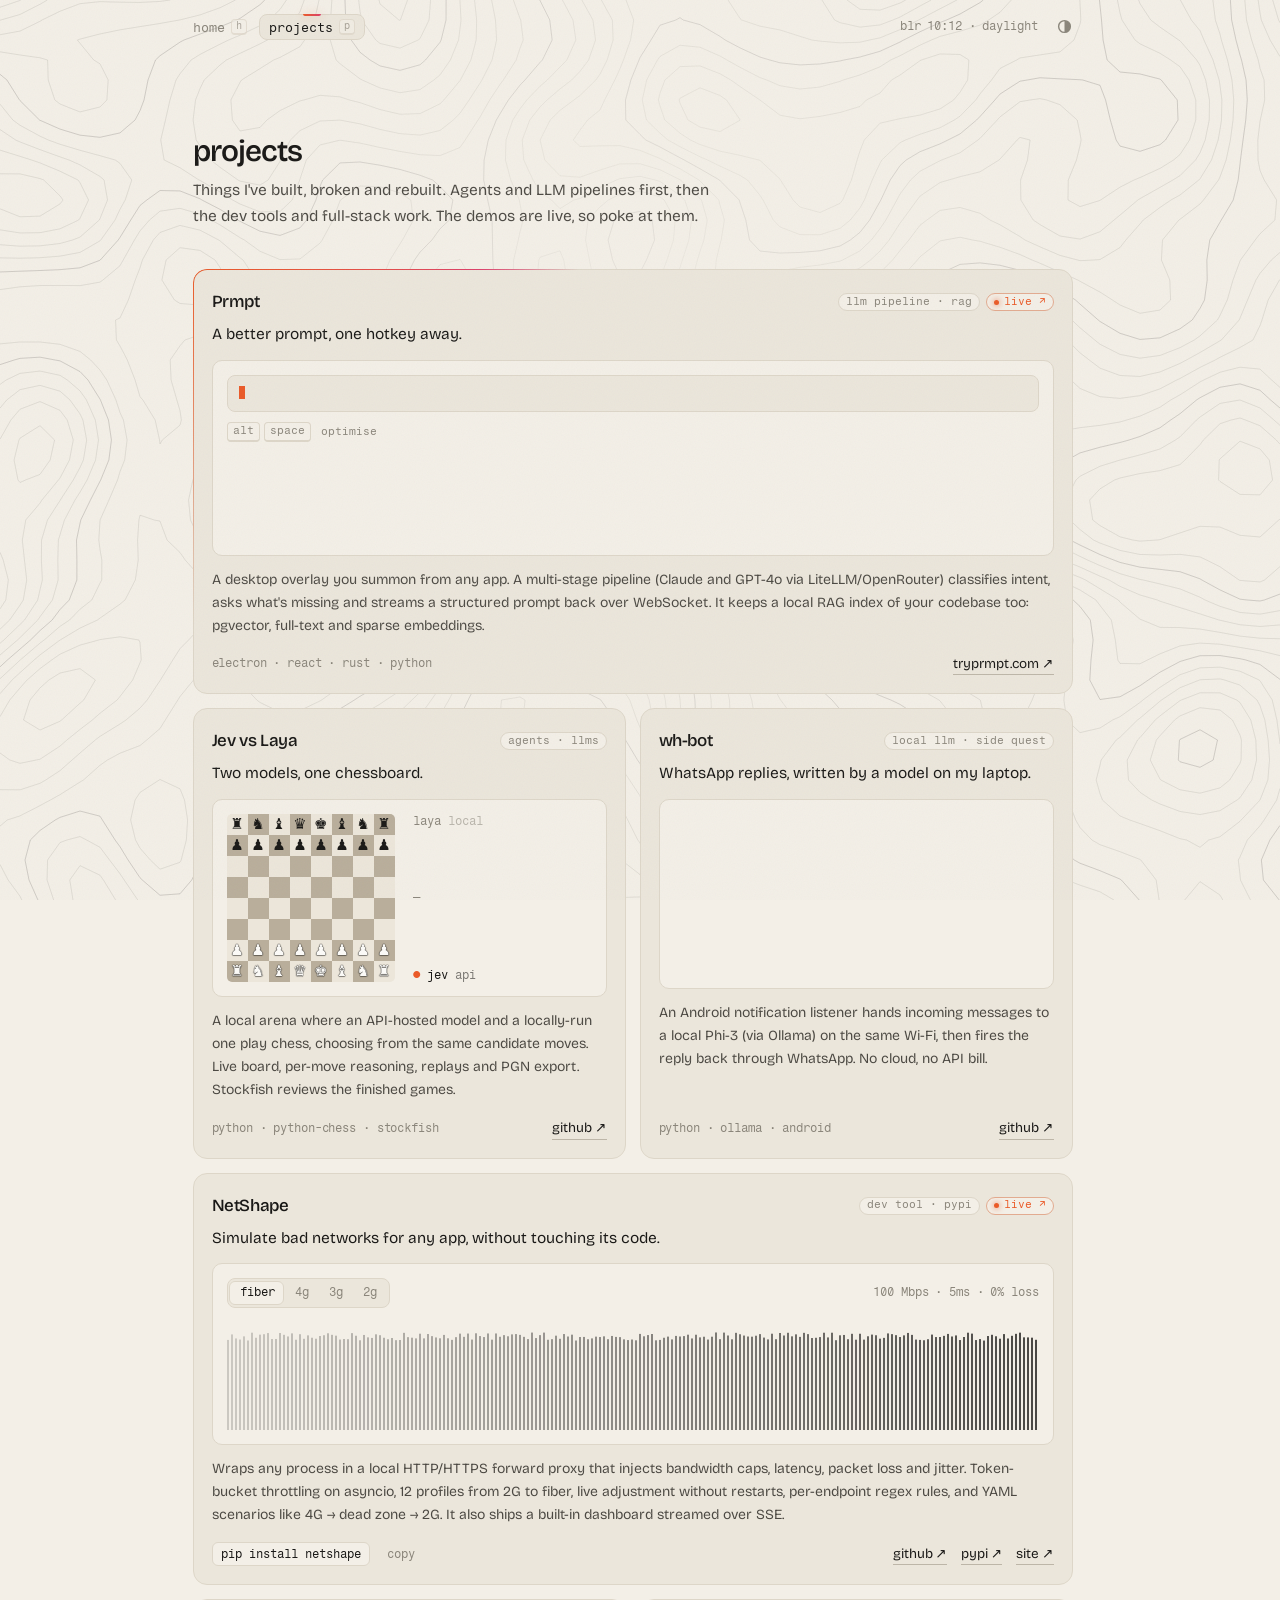
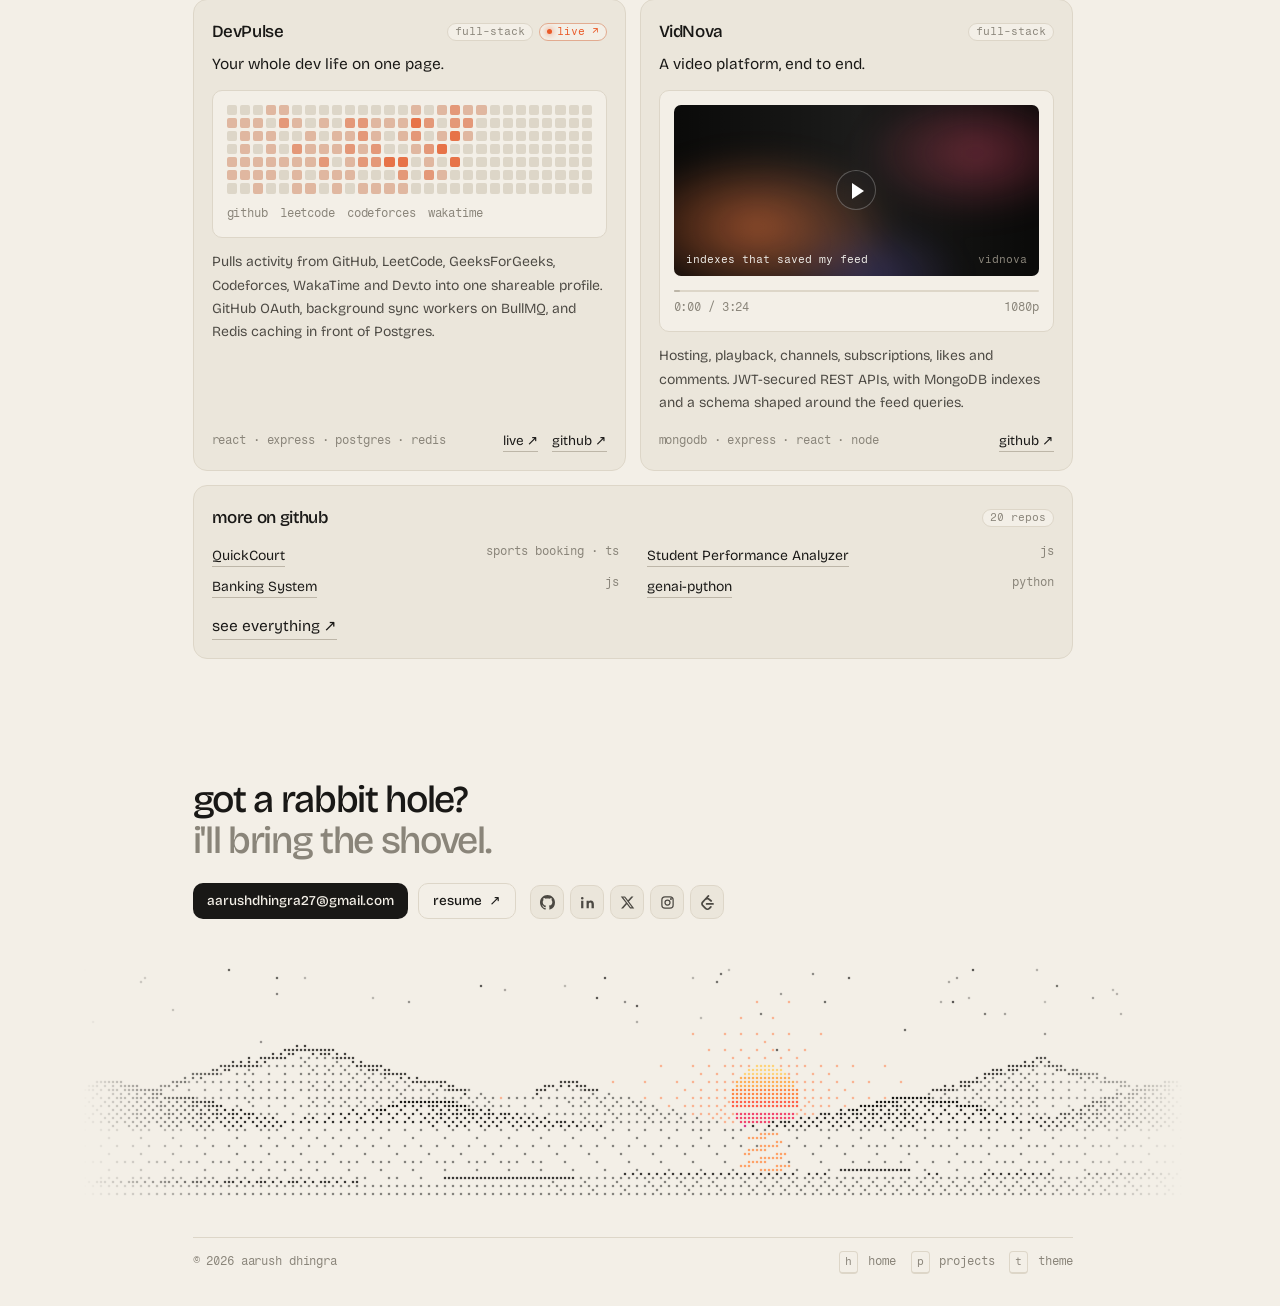
==== projects/index.html @ e61ceb3c "add projects page" ====
<!doctype html>
<html lang="en">
<head>
  <meta charset="utf-8" />
  <meta name="viewport" content="width=device-width, initial-scale=1" />
  <title>Projects · Aarush Dhingra</title>
  <meta name="description" content="Things Aarush Dhingra has built: NetShape, Prmpt, DevPulse, Jev vs Laya, VidNova and more." />
  <meta name="theme-color" content="#f3efe7" media="(prefers-color-scheme: light)" />
  <meta name="theme-color" content="#0b0b0a" media="(prefers-color-scheme: dark)" />
  <link rel="icon" href="/assets/favicon.svg" type="image/svg+xml" />
  <script>
    (function () { try { var t = localStorage.getItem("theme"); if (t === "light" || t === "dark") document.documentElement.dataset.theme = t; } catch (e) {} })();
  </script>
  <link rel="preconnect" href="https://fonts.googleapis.com" />
  <link rel="preconnect" href="https://fonts.gstatic.com" crossorigin />
  <link href="https://fonts.googleapis.com/css2?family=Bricolage+Grotesque:opsz,wght@12..96,300..700&family=Fragment+Mono&display=swap" rel="stylesheet" />
  <link rel="stylesheet" href="/css/style.css" />
</head>
<body class="wide">
  <a class="skip" href="#main">Skip to content</a>
  <canvas id="topo" aria-hidden="true"></canvas>

  <header class="top">
    <nav class="nav" aria-label="Main">
      <a href="/">home <kbd>h</kbd></a>
      <a href="/projects/" aria-current="page">projects <kbd>p</kbd></a>
    </nav>
    <div class="top-right">
      <span class="mono muted" id="clock" aria-label="Local time in Bengaluru"></span>
      <button class="theme" id="theme" type="button" aria-label="Toggle colour theme" title="Toggle theme (t)">
        <svg viewBox="0 0 16 16" width="15" height="15" aria-hidden="true"><circle cx="8" cy="8" r="6.25" fill="none" stroke="currentColor" stroke-width="1.5"/><path d="M8 1.75a6.25 6.25 0 0 1 0 12.5z" fill="currentColor"/></svg>
      </button>
    </div>
  </header>

  <main id="main" class="wide">
    <section class="page-head">
      <h1 class="bw">projects</h1>
      <p class="bw">Things I've built, broken and rebuilt. Agents and LLM pipelines first, then the dev tools and full-stack work. The demos are live, so poke at them.</p>
    </section>

    <section class="bento" data-spot>
      <!-- prmpt -->
      <article class="card spot span2 beam rv" id="prmpt" data-demo="prmpt">
        <span class="beam-ring" aria-hidden="true"></span>
        <div class="card-head"><h3>Prmpt</h3><div class="pills"><span class="pill">llm pipeline · rag</span><a class="pill live" href="https://www.tryprmpt.com/" target="_blank" rel="noopener">live ↗</a></div></div>
        <p class="tag">A better prompt, one hotkey away.</p>
        <div class="demo demo-prmpt" aria-hidden="true">
          <div class="pm-in"><span class="pm-caret" id="pm-in"></span></div>
          <div class="pm-keys"><kbd>alt</kbd><kbd>space</kbd><span>optimise</span></div>
          <div class="pm-out" id="pm-out"></div>
        </div>
        <p class="desc">A desktop overlay you summon from any app. A multi-stage pipeline (Claude and GPT-4o via LiteLLM/OpenRouter) classifies intent, asks what's missing and streams a structured prompt back over WebSocket. It keeps a local RAG index of your codebase too: pgvector, full-text and sparse embeddings.</p>
        <div class="meta">
          <span class="mono muted">electron · react · rust · python</span>
          <span class="links"><a class="u" href="https://www.tryprmpt.com/" target="_blank" rel="noopener">tryprmpt.com <span class="arr">↗</span></a></span>
        </div>
      </article>
      <!-- jev vs laya -->
      <article class="card spot rv" id="jev" data-demo="chess">
        <div class="card-head"><h3>Jev vs Laya</h3><div class="pills"><span class="pill">agents · llms</span></div></div>
        <p class="tag">Two models, one chessboard.</p>
        <div class="demo demo-chess" aria-hidden="true">
          <div class="board" id="board"></div>
          <div class="chess-side">
            <span data-side="b">laya <i>local</i></span>
            <span id="chess-move">—</span>
            <span data-side="w">jev <i>api</i></span>
          </div>
        </div>
        <p class="desc">A local arena where an API-hosted model and a locally-run one play chess, choosing from the same candidate moves. Live board, per-move reasoning, replays and PGN export. Stockfish reviews the finished games.</p>
        <div class="meta">
          <span class="mono muted">python · python-chess · stockfish</span>
          <span class="links"><a class="u" href="https://github.com/aarush-dhingra/Jev-vs-Laya" target="_blank" rel="noopener">github <span class="arr">↗</span></a></span>
        </div>
      </article>
      <!-- wh-bot -->
      <article class="card spot rv" id="whbot" style="--d:80" data-demo="chat">
        <div class="card-head"><h3>wh-bot</h3><div class="pills"><span class="pill">local llm · side quest</span></div></div>
        <p class="tag">WhatsApp replies, written by a model on my laptop.</p>
        <div class="demo demo-chat" id="chat" aria-hidden="true"></div>
        <p class="desc">An Android notification listener hands incoming messages to a local Phi-3 (via Ollama) on the same Wi-Fi, then fires the reply back through WhatsApp. No cloud, no API bill.</p>
        <div class="meta">
          <span class="mono muted">python · ollama · android</span>
          <span class="links"><a class="u" href="https://github.com/aarush-dhingra/wh-bot" target="_blank" rel="noopener">github <span class="arr">↗</span></a></span>
        </div>
      </article>
      <!-- netshape -->
      <article class="card spot span2 rv" id="netshape" data-demo="netshape">
        <div class="card-head">
          <h3>NetShape</h3>
          <div class="pills"><span class="pill">dev tool · pypi</span><a class="pill live" href="https://netshape.vercel.app/" target="_blank" rel="noopener">live ↗</a></div>
        </div>
        <p class="tag">Simulate bad networks for any app, without touching its code.</p>
        <div class="demo demo-net">
          <div class="net-top">
            <div class="net-profiles" role="radiogroup" aria-label="Network profile">
              <button type="button" role="radio" aria-checked="true" data-p="fiber">fiber</button>
              <button type="button" role="radio" aria-checked="false" data-p="4g">4g</button>
              <button type="button" role="radio" aria-checked="false" data-p="3g">3g</button>
              <button type="button" role="radio" aria-checked="false" data-p="2g">2g</button>
            </div>
            <span class="mono muted" id="net-read" aria-live="polite"></span>
          </div>
          <canvas id="net-canvas" aria-hidden="true"></canvas>
        </div>
        <p class="desc">Wraps any process in a local HTTP/HTTPS forward proxy that injects bandwidth caps, latency, packet loss and jitter. Token-bucket throttling on asyncio, 12 profiles from 2G to fiber, live adjustment without restarts, per-endpoint regex rules, and YAML scenarios like 4G → dead zone → 2G. It also ships a built-in dashboard streamed over SSE.</p>
        <div class="meta">
          <span class="cmd"><code>pip install netshape</code><button class="mini" type="button" data-copy="pip install netshape"><span>copy</span><span>copied</span></button></span>
          <span class="links">
            <a class="u" href="https://github.com/aarush-dhingra/netshape" target="_blank" rel="noopener">github <span class="arr">↗</span></a>
            <a class="u" href="https://pypi.org/project/netshape/" target="_blank" rel="noopener">pypi <span class="arr">↗</span></a>
            <a class="u" href="https://netshape.vercel.app/" target="_blank" rel="noopener">site <span class="arr">↗</span></a>
          </span>
        </div>
      </article>
      <!-- devpulse -->
      <article class="card spot rv" id="devpulse" data-demo="pulse">
        <div class="card-head"><h3>DevPulse</h3><div class="pills"><span class="pill">full-stack</span><a class="pill live" href="https://dev-pulse-engineering-dashboard.vercel.app/" target="_blank" rel="noopener">live ↗</a></div></div>
        <p class="tag">Your whole dev life on one page.</p>
        <div class="demo" aria-hidden="true">
          <div class="pulse-grid" id="pulse-grid"></div>
          <div class="pulse-legend mono muted"><span>github</span><span>leetcode</span><span>codeforces</span><span>wakatime</span></div>
        </div>
        <p class="desc">Pulls activity from GitHub, LeetCode, GeeksForGeeks, Codeforces, WakaTime and Dev.to into one shareable profile. GitHub OAuth, background sync workers on BullMQ, and Redis caching in front of Postgres.</p>
        <div class="meta">
          <span class="mono muted">react · express · postgres · redis</span>
          <span class="links">
            <a class="u" href="https://dev-pulse-engineering-dashboard.vercel.app/" target="_blank" rel="noopener">live <span class="arr">↗</span></a>
            <a class="u" href="https://github.com/aarush-dhingra/devPulse" target="_blank" rel="noopener">github <span class="arr">↗</span></a>
          </span>
        </div>
      </article>
      <!-- vidnova -->
      <article class="card spot rv" id="vidnova" data-demo="vid" style="--d:80">
        <div class="card-head"><h3>VidNova</h3><div class="pills"><span class="pill">full-stack</span></div></div>
        <p class="tag">A video platform, end to end.</p>
        <div class="demo demo-vid">
          <div class="vid-screen" id="vid-screen">
            <div class="vid-title" aria-hidden="true"><span>indexes that saved my feed</span><span>vidnova</span></div>
            <button class="vid-play" id="vid-play" type="button" aria-label="Play demo"></button>
          </div>
          <div class="vid-bar" id="vid-bar" aria-hidden="true">
            <div class="vid-buf" id="vid-buf"></div>
            <div class="vid-pos" id="vid-pos"></div>
            <span class="vid-tip mono" id="vid-tip">0:00</span>
          </div>
          <div class="vid-meta mono muted"><span id="vid-time">0:00 / 3:24</span><span>1080p</span></div>
        </div>
        <p class="desc">Hosting, playback, channels, subscriptions, likes and comments. JWT-secured REST APIs, with MongoDB indexes and a schema shaped around the feed queries.</p>
        <div class="meta">
          <span class="mono muted">mongodb · express · react · node</span>
          <span class="links"><a class="u" href="https://github.com/aarush-dhingra/VidNova" target="_blank" rel="noopener">github <span class="arr">↗</span></a></span>
        </div>
      </article>
      <!-- more -->
      <article class="card spot more span2 rv">
        <div class="card-head"><h3>more on github</h3><div class="pills"><span class="pill" id="repo-count">20 repos</span></div></div>
        <ul>
          <li><a class="u" href="https://github.com/aarush-dhingra/QuickCourt" target="_blank" rel="noopener">QuickCourt</a><span>sports booking · ts</span></li>
          <li><a class="u" href="https://github.com/aarush-dhingra/Student_Performace_Analyzer" target="_blank" rel="noopener">Student Performance Analyzer</a><span>js</span></li>
          <li><a class="u" href="https://github.com/aarush-dhingra/banking_system" target="_blank" rel="noopener">Banking System</a><span>js</span></li>
          <li><a class="u" href="https://github.com/aarush-dhingra/genai-python" target="_blank" rel="noopener">genai-python</a><span>python</span></li>
        </ul>
        <div class="langs" id="langs" hidden>
          <div class="lang-bar"></div>
          <div class="lang-key mono muted"></div>
        </div>
        <div class="meta"><a class="u" href="https://github.com/aarush-dhingra?tab=repositories" target="_blank" rel="noopener">see everything <span class="arr">↗</span></a></div>
      </article>
    </section>
  </main>

  <footer class="foot">
    <p class="sign rv">got a rabbit hole? <span>i'll bring the shovel.</span></p>
    <div class="cta rv">
      <button class="btn" type="button" data-copy="aarushdhingra27@gmail.com">
        <span class="swap"><span>aarushdhingra27@gmail.com</span><span>copied to clipboard</span></span>
      </button>
      <a class="btn ghost" href="/assets/aarush-dhingra-resume.pdf" target="_blank" rel="noopener">resume <span class="arr">↗</span></a>
      <div class="dock" aria-label="Elsewhere">
        <a href="https://github.com/aarush-dhingra" target="_blank" rel="noopener" data-tip="github" aria-label="GitHub"><svg viewBox="0 0 16 16" fill="currentColor"><path d="M8 0C3.58 0 0 3.58 0 8c0 3.54 2.29 6.53 5.47 7.59.4.07.55-.17.55-.38 0-.19-.01-.82-.01-1.49-2.01.37-2.53-.49-2.69-.94-.09-.23-.48-.94-.82-1.13-.28-.15-.68-.52-.01-.53.63-.01 1.08.58 1.23.82.72 1.21 1.87.87 2.33.66.07-.52.28-.87.51-1.07-1.78-.2-3.64-.89-3.64-3.95 0-.87.31-1.59.82-2.15-.08-.2-.36-1.02.08-2.12 0 0 .67-.21 2.2.82.64-.18 1.32-.27 2-.27.68 0 1.36.09 2 .27 1.53-1.04 2.2-.82 2.2-.82.44 1.1.16 1.92.08 2.12.51.56.82 1.27.82 2.15 0 3.07-1.87 3.75-3.65 3.95.29.25.54.73.54 1.48 0 1.07-.01 1.93-.01 2.2 0 .21.15.46.55.38A8.013 8.013 0 0016 8c0-4.42-3.58-8-8-8z"/></svg></a>
        <a href="https://www.linkedin.com/in/aarush-dhingra-588719282/" target="_blank" rel="noopener" data-tip="linkedin" aria-label="LinkedIn"><svg viewBox="0 0 16 16" fill="currentColor"><path d="M3.6 6H1.2v8h2.4V6zM2.4 4.8a1.4 1.4 0 1 0 0-2.8 1.4 1.4 0 0 0 0 2.8zM14.8 9.6c0-2.2-1.2-3.8-3.3-3.8-1 0-1.8.5-2.2 1.2V6H7v8h2.4V9.9c0-1.1.5-1.9 1.5-1.9s1.4.8 1.4 1.9V14h2.5V9.6z"/></svg></a>
        <a href="https://x.com/Aarush105" target="_blank" rel="noopener" data-tip="x / twitter" aria-label="X"><svg viewBox="0 0 24 24" fill="currentColor"><path d="M18.244 2.25h3.308l-7.227 8.26 8.502 11.24H16.17l-5.214-6.817L4.99 21.75H1.68l7.73-8.835L1.254 2.25H8.08l4.713 6.231zm-1.161 17.52h1.833L7.084 4.126H5.117z"/></svg></a>
        <a href="https://www.instagram.com/aarush.32" target="_blank" rel="noopener" data-tip="instagram" aria-label="Instagram"><svg viewBox="0 0 24 24" fill="none" stroke="currentColor" stroke-width="2"><rect x="3" y="3" width="18" height="18" rx="5"/><circle cx="12" cy="12" r="4"/><circle cx="17.5" cy="6.5" r=".6" fill="currentColor"/></svg></a>
        <a href="https://leetcode.com/u/aarush_dhingra/" target="_blank" rel="noopener" data-tip="leetcode" aria-label="LeetCode"><svg viewBox="0 0 24 24" fill="currentColor"><path d="M13.483 0a1.374 1.374 0 0 0-.961.438L7.116 6.226l-3.854 4.126a5.266 5.266 0 0 0-1.209 2.104 5.35 5.35 0 0 0-.125.513 5.527 5.527 0 0 0 .062 2.362 5.83 5.83 0 0 0 .349 1.017 5.938 5.938 0 0 0 1.271 1.818l4.277 4.193.039.038c2.248 2.165 5.852 2.133 8.063-.074l2.396-2.392c.54-.54.54-1.414.003-1.955a1.378 1.378 0 0 0-1.951-.003l-2.396 2.392a3.021 3.021 0 0 1-4.205.038l-.02-.019-4.276-4.193c-.652-.64-.972-1.469-.948-2.263a2.68 2.68 0 0 1 .066-.523 2.545 2.545 0 0 1 .619-1.164L9.13 8.114c1.058-1.134 3.204-1.27 4.43-.278l3.501 2.831c.593.48 1.461.387 1.94-.207a1.384 1.384 0 0 0-.207-1.943l-3.5-2.831c-.8-.647-1.766-1.045-2.774-1.202l2.015-2.158A1.384 1.384 0 0 0 13.483 0zm-2.866 12.815a1.38 1.38 0 0 0-1.38 1.382 1.38 1.38 0 0 0 1.38 1.382H20.79a1.38 1.38 0 0 0 1.38-1.382 1.38 1.38 0 0 0-1.38-1.382z"/></svg></a>
      </div>
    </div>
    <canvas class="horizon" aria-hidden="true"></canvas>
    <div class="foot-row">
      <span class="mono muted" id="push">© 2026 aarush dhingra</span>
      <span class="mono muted keys"><kbd>h</kbd> home <kbd>p</kbd> projects <kbd>t</kbd> theme</span>
    </div>
  </footer>

  <script src="/js/core.js"></script>
  <script src="/js/projects.js"></script>
</body>
</html>
---- css/style.css ----
/* ============ tokens ============ */
:root {
  --bg: #f3efe7;
  --bg-2: #ebe6db;
  --fg: #191816;
  --fg-2: #4c4943;
  --muted: #8a857a;
  --faint: #bdb6a8;
  --line: #ddd6c8;
  --sun: #ea5a28;
  --dusk: #dc3f6a;
  --glow: rgba(234, 90, 40, 0.14);
  --card-shadow: 0 1px 0 rgba(0,0,0,.03), 0 10px 30px -18px rgba(60,40,20,.35);

  --sans: "Bricolage Grotesque", ui-sans-serif, system-ui, sans-serif;
  --mono: "Fragment Mono", ui-monospace, "SF Mono", Menlo, monospace;
  --ease: cubic-bezier(0.2, 0.7, 0.1, 1);
  --spring: cubic-bezier(0.34, 1.56, 0.64, 1);
  --col: 600px;
  color-scheme: light;
}
@media (prefers-color-scheme: dark) {
  :root:not([data-theme="light"]) {
    --bg: #0b0b0a; --bg-2: #131312; --fg: #edebe6; --fg-2: #a8a59e; --muted: #6e6b65;
    --faint: #3a3835; --line: #1f1e1c; --sun: #ff7a3d; --dusk: #ff4d74;
    --glow: rgba(255, 122, 61, 0.16);
    --card-shadow: 0 1px 0 rgba(255,255,255,.02), 0 10px 30px -18px rgba(0,0,0,.8);
    color-scheme: dark;
  }
}
:root[data-theme="dark"] {
  --bg: #0b0b0a; --bg-2: #131312; --fg: #edebe6; --fg-2: #a8a59e; --muted: #6e6b65;
  --faint: #3a3835; --line: #1f1e1c; --sun: #ff7a3d; --dusk: #ff4d74;
  --glow: rgba(255, 122, 61, 0.16);
  --card-shadow: 0 1px 0 rgba(255,255,255,.02), 0 10px 30px -18px rgba(0,0,0,.8);
  color-scheme: dark;
}

@view-transition { navigation: auto; }
::view-transition-old(root), ::view-transition-new(root) { animation-duration: .35s; }
.top { view-transition-name: top; }
#topo { view-transition-name: topo; }
/* theme switch: circle wipe from the toggle */
.theme-vt::view-transition-old(root), .theme-vt::view-transition-new(root) { animation: none; mix-blend-mode: normal; }

*, *::before, *::after { box-sizing: border-box; }
html { -webkit-text-size-adjust: 100%; scroll-behavior: smooth; scrollbar-gutter: stable; }
html.locked { overflow: hidden; }

body {
  margin: 0;
  min-height: 100vh;
  background: var(--bg);
  color: var(--fg-2);
  font: 380 15.5px/1.65 var(--sans);
  font-optical-sizing: auto;
  -webkit-font-smoothing: antialiased;
  text-rendering: optimizeLegibility;
  overflow-x: hidden;
}
::selection { background: var(--glow); color: var(--fg); }

/* grain over everything */
body::after {
  content: ""; position: fixed; inset: 0; pointer-events: none; z-index: 90; opacity: .045;
  background-image: url("data:image/svg+xml;utf8,<svg xmlns='http://www.w3.org/2000/svg' width='160' height='160'><filter id='n'><feTurbulence type='fractalNoise' baseFrequency='.85' numOctaves='2' stitchTiles='stitch'/></filter><rect width='100%' height='100%' filter='url(%23n)'/></svg>");
}

.skip { position: absolute; left: 16px; top: -40px; z-index: 200; background: var(--fg); color: var(--bg); padding: 6px 10px; border-radius: 6px; font-size: 13px; }
.skip:focus { top: 12px; }

.mono { font-family: var(--mono); font-size: 12px; letter-spacing: -0.01em; }
.muted { color: var(--muted); }

/* ============ backdrop: topo map + scene ============ */
#topo {
  position: fixed; inset: 0; width: 100%; height: 100%; z-index: -2; pointer-events: none;
  -webkit-mask-image: radial-gradient(ellipse 34% 60% at 50% 42%, rgba(0,0,0,.18), #000 100%);
          mask-image: radial-gradient(ellipse 34% 60% at 50% 42%, rgba(0,0,0,.18), #000 100%);
}

/* ============ intro ============ */
.intro {
  position: fixed; inset: 0; z-index: 150; overflow: hidden;
  background: #0b0b0a; cursor: pointer;
  clip-path: inset(0 0 0 0);
}
.intro-canvas { position: absolute; left: 0; top: 0; }
.intro.leaving { clip-path: inset(0 0 100% 0); transition: clip-path 1.15s cubic-bezier(.76,0,.24,1); pointer-events: none; }
.intro.leaving .intro-canvas { transform: translateY(-12%); transition: transform 1.15s cubic-bezier(.76,0,.24,1); }
html.intro-pending, html.intro-pending body { background: #0b0b0a; }
html.intro-pending .top, html.intro-pending main, html.intro-pending .foot { opacity: 0; }
.top, main, .foot { transition: opacity .6s var(--ease); }
.intro-ui {
  position: absolute; inset: auto 0 0 0; z-index: 2;
  display: flex; justify-content: space-between; align-items: flex-end;
  padding: 70px 24px 22px; color: #edebe6;
  background: linear-gradient(transparent, rgba(11,11,10,.85) 60%);
  font: 12px var(--mono); transition: opacity .35s;
}
.intro-ui .big { font: 500 clamp(22px, 3.4vw, 40px)/1 var(--sans); letter-spacing: -0.03em; display: block; margin-bottom: 6px; }
.intro-ui .big span { display: inline-block; opacity: 0; transform: translateY(12px); filter: blur(6px); animation: introch .7s var(--ease) forwards; }
@keyframes introch { to { opacity: 1; transform: none; filter: none; } }
.intro-ui .dim { color: #807c74; }
.intro-skip { position: absolute; top: 20px; right: 24px; z-index: 2; font: 11px var(--mono); color: #807c74; transition: opacity .35s; }
.intro.leaving .intro-ui, .intro.leaving .intro-skip { opacity: 0; }
#gh-pct { font-variant-numeric: tabular-nums; color: #ffb36b; }

/* ============ layout ============ */
.top, main, .foot {
  width: 100%; max-width: calc(var(--col) + 32px);
  margin: 0 auto; padding: 0 16px;
}
main.wide, .wide .top, .wide .foot { max-width: 912px; }

/* header */
.top {
  position: sticky; top: 0; z-index: 40;
  display: flex; justify-content: space-between; align-items: center; gap: 12px;
  padding-top: 14px; padding-bottom: 14px;
}
.top::before {
  content: ""; position: absolute; inset: 0 calc(50% - 50vw); z-index: -1;
  background: color-mix(in srgb, var(--bg) 72%, transparent);
  -webkit-backdrop-filter: blur(10px) saturate(1.2); backdrop-filter: blur(10px) saturate(1.2);
  border-bottom: 1px solid var(--line);
  opacity: 0; transition: opacity .3s;
}
.scrolled .top::before { opacity: 1; }

.nav { position: relative; display: flex; gap: 2px; margin-left: -10px; }
.nav a {
  position: relative; z-index: 1;
  display: inline-flex; align-items: center; gap: 6px;
  padding: 5px 10px; border-radius: 8px;
  font: 12.5px var(--mono); color: var(--muted); text-decoration: none; background: none;
  transition: color .25s;
}
.nav a:hover, .nav a[aria-current="page"] { color: var(--fg); }
.nav a kbd { font-size: 10px; padding: 1px 4px 2px; opacity: .7; }
.nav-pill {
  position: absolute; top: 0; bottom: 0; left: 0; width: 0; border-radius: 8px;
  background: var(--bg-2); border: 1px solid var(--line);
  transition: transform .45s var(--ease), width .45s var(--ease), opacity .3s;
}
.nav-pill::before {
  content: ""; position: absolute; top: -1px; left: 50%; width: 18px; height: 2px; margin-left: -9px;
  border-radius: 0 0 3px 3px;
  background: linear-gradient(90deg, var(--sun), var(--dusk));
  box-shadow: 0 0 10px 1px var(--glow);
}
.top-right { display: flex; align-items: center; gap: 12px; }
#clock { font-variant-numeric: tabular-nums; white-space: nowrap; }
#clock .blink { animation: blink 2s steps(1) infinite; }
@keyframes blink { 50% { opacity: .2; } }
.phase.gold {
  background: linear-gradient(100deg, var(--muted) 30%, var(--sun) 45%, var(--dusk) 55%, var(--muted) 70%);
  background-size: 250% 100%;
  -webkit-background-clip: text; background-clip: text; color: transparent;
  animation: shine 4s linear infinite;
}
@keyframes shine { from { background-position: 120% 0; } to { background-position: -120% 0; } }
.theme {
  display: grid; place-items: center; width: 30px; height: 30px; margin: -6px -7px -6px 0;
  border: 0; background: none; color: var(--muted); border-radius: 50%; cursor: pointer;
  transition: color .2s, transform .6s var(--spring);
}
.theme:hover { color: var(--fg); transform: rotate(40deg); }

/* ============ type + links ============ */
h1 { margin: 0; font-size: 30px; line-height: 1.1; font-weight: 560; letter-spacing: -0.03em; color: var(--fg); }
h2 { margin: 0; }
p { margin: 0; }
b, strong, .hl { color: var(--fg); font-weight: 480; }

a { color: var(--fg); text-decoration: none; }
.u {
  background-image: linear-gradient(var(--faint), var(--faint));
  background-size: 100% 1px; background-position: 0 100%; background-repeat: no-repeat;
  transition: background-size .35s var(--ease), background-image .2s;
}
.u:hover { background-image: linear-gradient(var(--fg), var(--fg)); }
a:focus-visible, button:focus-visible { outline: 1.5px solid var(--sun); outline-offset: 3px; border-radius: 4px; }
.arr { display: inline-block; transition: transform .35s var(--ease); }
a:hover .arr { transform: translate(2px, -2px); }

kbd {
  font: 400 10.5px/1 var(--mono); padding: 3px 5px 4px;
  border: 1px solid var(--line); border-bottom-width: 2px; border-radius: 4px;
  color: var(--muted); background: var(--bg);
}

/* inline company / project chip */
.chip {
  display: inline-flex; align-items: center; gap: 5px; vertical-align: -1px;
  padding: 0 7px; height: 21px; border-radius: 6px;
  border: 1px solid color-mix(in srgb, var(--fg) 13%, transparent);
  background: color-mix(in srgb, var(--fg) 5%, transparent);
  font-size: .9em; font-weight: 480; color: var(--fg); line-height: 1;
  transition: border-color .2s, transform .3s var(--ease);
}
a.chip:hover { border-color: var(--muted); transform: translateY(-1px); }
.chip svg { width: 13px; height: 13px; flex: none; }
.chip .ico { width: 15px; height: 15px; border-radius: 4px; display: grid; place-items: center; font: 600 9px var(--mono); color: #fff; }

/* ============ intro text animations ============ */
.w { opacity: 0; filter: blur(6px); transform: translateY(6px); }
.wt { display: inline-block; }
.ready .w { animation: win .7s var(--ease) forwards; animation-delay: calc(var(--d, 0) * 1ms); }
@keyframes win { to { opacity: 1; filter: none; transform: none; } }

.rv { opacity: 0; transform: translateY(14px); filter: blur(5px); transition: opacity .8s var(--ease), transform .9s var(--ease), filter .8s var(--ease); transition-delay: calc(var(--d, 0) * 1ms); }
.rv.in { opacity: 1; transform: none; filter: none; }

/* flip words */
.flip {
  position: relative; display: inline-block; vertical-align: top;
  height: 1.65em; height: 1lh; overflow: visible; transition: width .5s var(--ease);
  color: var(--fg); font-weight: 480;
}
.flip > span { position: absolute; left: 0; top: 0; white-space: nowrap; }
.flip > span.in { animation: fin .6s var(--ease) both; }
.flip > span.out { animation: fout .45s var(--ease) both; }
@keyframes fin { from { opacity: 0; transform: translateY(.5em); filter: blur(6px); } }
@keyframes fout { to { opacity: 0; transform: translateY(-.5em); filter: blur(6px); } }
.flip::after {
  content: ""; position: absolute; left: 0; right: 0; bottom: .12em; height: 1px;
  background: linear-gradient(90deg, var(--sun), var(--dusk)); opacity: .7;
}

/* ============ home: hero ============ */
.hero { padding-top: clamp(48px, 12vh, 120px); }
.hello { display: flex; align-items: center; gap: 18px; }
.handle { margin-top: 5px; color: var(--muted); }
.avatar {
  position: relative; flex: none; width: 78px; height: 78px; border-radius: 50%; padding: 2.5px;
  background: conic-gradient(from 210deg, var(--sun), var(--dusk), #ffd37a, var(--sun));
}
.avatar img { display: block; width: 100%; height: 100%; border-radius: 50%; object-fit: cover; border: 2px solid var(--bg); transition: transform .6s var(--spring); }
.avatar:hover img { transform: scale(1.07) rotate(-5deg); }
.avatar .status { position: absolute; right: 3px; bottom: 3px; width: 15px; height: 15px; border-radius: 50%; background: #3fbf6a; border: 2.5px solid var(--bg); }
.avatar .status::after { content: ""; position: absolute; inset: -2.5px; border-radius: 50%; border: 2px solid #3fbf6a; animation: ping 2.2s var(--ease) infinite; }
@keyframes ping { from { transform: scale(1); opacity: .8; } to { transform: scale(2.3); opacity: 0; } }
.aka { margin-top: 16px; font: 13px/1.65 var(--mono); }
.aka .muted { margin-right: 4px; }
.flip.alt { color: var(--sun); font-weight: 400; }
.flip.alt::after { display: none; }
.hero .dock { margin-top: 14px; padding: 0; }
.lede { margin-top: 22px; font-size: 17px; color: var(--fg-2); }
.lines { list-style: none; padding: 0; margin: 18px 0 0; display: grid; gap: 7px; }
.lines li { position: relative; }

.hole {
  position: relative; margin: 26px 0 0; padding: 14px 16px 14px 46px;
  border-radius: 12px; border: 1px solid var(--line);
  background: linear-gradient(120deg, var(--bg-2), transparent 70%);
  color: var(--fg); font-size: 15.5px; line-height: 1.55;
  overflow: hidden;
}
.hole svg { position: absolute; left: 14px; top: 15px; width: 20px; height: 20px; color: var(--sun); }
.hole svg circle { transform-origin: 50% 50%; animation: spin 14s linear infinite; }
.hole svg circle:nth-child(2) { animation-duration: 9s; animation-direction: reverse; }
.hole svg circle:nth-child(3) { animation-duration: 6s; }
@keyframes spin { to { transform: rotate(360deg); } }
.hole em { font-style: normal; color: var(--muted); display: block; margin-top: 4px; font: 11.5px var(--mono); }

.peaks { margin-top: 14px; }
.peaks .sunword {
  background: linear-gradient(90deg, var(--sun), var(--dusk));
  -webkit-background-clip: text; background-clip: text; color: transparent; font-weight: 500;
}

.cta { display: flex; align-items: center; gap: 10px; flex-wrap: wrap; margin-top: 28px; }
.btn {
  position: relative; display: inline-flex; align-items: center; gap: 8px;
  height: 36px; padding: 0 14px; border-radius: 10px;
  font: 500 13.5px var(--sans); color: var(--bg); background: var(--fg);
  border: 0; cursor: pointer; overflow: hidden; isolation: isolate;
  transition: transform .3s var(--ease);
}
.btn::before {
  content: ""; position: absolute; inset: 0; z-index: -1;
  background: radial-gradient(120px circle at var(--bx, 50%) var(--by, 50%), color-mix(in srgb, var(--sun) 70%, transparent), transparent 70%);
  opacity: 0; transition: opacity .3s;
}
.btn:hover::before { opacity: 1; }
.btn:active { transform: scale(.97); }
.btn.ghost { color: var(--fg); background: transparent; border: 1px solid var(--line); }
.btn.ghost::before { background: radial-gradient(120px circle at var(--bx, 50%) var(--by, 50%), var(--glow), transparent 70%); }
.btn .swap { display: inline-grid; }
.btn .swap > span { grid-area: 1/1; transition: opacity .25s, transform .35s var(--ease), filter .25s; }
.btn .swap > span:last-child { opacity: 0; transform: translateY(8px); filter: blur(3px); }
.btn.done .swap > span:first-child { opacity: 0; transform: translateY(-8px); filter: blur(3px); }
.btn.done .swap > span:last-child { opacity: 1; transform: none; filter: none; }

/* dock */
.dock {
  display: inline-flex; align-items: flex-end; gap: 6px; height: 36px;
  padding: 0 4px;
}
.dock a {
  position: relative; display: grid; place-items: center;
  width: 34px; height: 34px; border-radius: 10px;
  border: 1px solid var(--line); background: var(--bg-2); color: var(--fg-2);
  transform-origin: 50% 100%;
  transition: transform .25s var(--ease), color .2s, border-color .2s;
  will-change: transform;
}
.dock a:hover { color: var(--fg); border-color: var(--muted); }
.dock svg { width: 15px; height: 15px; }
.dock a::after {
  content: attr(data-tip); position: absolute; bottom: calc(100% + 8px); left: 50%;
  transform: translateX(-50%) translateY(4px) scale(calc(1 / var(--s, 1)));
  padding: 3px 7px; border-radius: 6px; white-space: nowrap;
  font: 10.5px var(--mono); color: var(--bg); background: var(--fg);
  opacity: 0; pointer-events: none; transition: opacity .2s, transform .25s var(--ease);
}
.dock a:hover::after { opacity: 1; transform: translateX(-50%) translateY(0) scale(calc(1 / var(--s, 1))); }

/* ============ sections ============ */
.block { margin-top: 92px; }
.label {
  display: flex; align-items: center; gap: 12px; margin: 0 0 22px;
  font: 400 12px/1 var(--mono); color: var(--muted);
}
.label::after { content: ""; flex: 1; height: 1px; background: linear-gradient(90deg, var(--line), transparent); }
.label .n { color: var(--sun); }
.label a { color: var(--muted); order: 2; transition: color .2s; }
.label a:hover { color: var(--fg); }

/* work timeline */
.jobs { list-style: none; margin: 0; padding: 0 0 0 20px; position: relative; display: grid; gap: 26px; }
.jobs::before { content: ""; position: absolute; left: 4px; top: 8px; bottom: 6px; width: 1px; background: linear-gradient(var(--line), transparent); }
.jobs li { position: relative; }
.jobs li::before {
  content: ""; position: absolute; left: -20px; top: 7px; width: 9px; height: 9px; border-radius: 50%;
  background: var(--bg); border: 1px solid var(--faint);
}
.jobs li.current::before { border-color: var(--sun); background: var(--sun); box-shadow: 0 0 0 4px var(--glow); animation: pulse 2.4s var(--ease) infinite; }
@keyframes pulse { 50% { box-shadow: 0 0 0 7px transparent; } }
.row { display: flex; justify-content: space-between; align-items: baseline; gap: 12px; color: var(--fg); }
.row .who { font-weight: 480; }
.row .who span { color: var(--muted); font-weight: 380; }
.jobs p { margin-top: 4px; font-size: 14.5px; }

/* spotlight cards (shared) */
.spot { position: relative; border-radius: 14px; background: var(--bg-2); border: 1px solid var(--line); isolation: isolate; }
.spot::before {
  content: ""; position: absolute; inset: -1px; border-radius: inherit; padding: 1px; pointer-events: none;
  background: radial-gradient(260px circle at var(--mx, -100px) var(--my, -100px), color-mix(in srgb, var(--sun) 85%, transparent), color-mix(in srgb, var(--dusk) 40%, transparent) 40%, transparent 70%);
  -webkit-mask: linear-gradient(#000 0 0) content-box, linear-gradient(#000 0 0);
  -webkit-mask-composite: xor; mask-composite: exclude;
  opacity: 0; transition: opacity .4s;
}
.spot::after {
  content: ""; position: absolute; inset: 0; border-radius: inherit; pointer-events: none; z-index: -1;
  background: radial-gradient(420px circle at var(--mx, -100px) var(--my, -100px), var(--glow), transparent 60%);
  opacity: 0; transition: opacity .4s;
}
[data-spot]:hover .spot::before { opacity: 1; }
.spot:hover::after { opacity: 1; }

/* right now: the stealth project */
.stealth { padding: 18px 18px 20px; overflow: hidden; }
.stealth-top { display: flex; justify-content: space-between; align-items: center; gap: 10px; flex-wrap: wrap; }
.stealth h3 { margin: 14px 0 12px; font-size: 19px; font-weight: 520; letter-spacing: -0.02em; color: var(--fg); }
.sensei { margin-bottom: 14px; padding: 14px 16px 16px; border-radius: 12px; border: 1px solid var(--line); background: var(--bg); }
.voice { display: flex; align-items: center; gap: 10px; margin-bottom: 12px; }
.orb {
  flex: none; width: 22px; height: 22px; border-radius: 50%;
  background: radial-gradient(circle at 35% 30%, #ffd37a, var(--sun) 55%, var(--dusk));
  transition: background .4s, transform .3s var(--ease);
}
.sensei.talking .orb { animation: orb 1.1s ease-in-out infinite; }
.sensei.you .orb { background: radial-gradient(circle at 35% 30%, var(--fg), var(--muted)); }
@keyframes orb { 0%, 100% { box-shadow: 0 0 0 0 var(--glow); transform: scale(1); } 50% { box-shadow: 0 0 0 7px transparent; transform: scale(1.08); } }
.wave { display: inline-flex; align-items: center; gap: 2px; height: 18px; }
.wave i { width: 2px; height: 3px; border-radius: 2px; background: var(--sun); transition: height .12s; }
.sensei.you .wave i { background: var(--fg-2); }
.speaker { margin-left: auto; font-size: 11px; color: var(--muted); }
.jp { margin: 0; min-height: 28px; font: 500 20px/1.4 "Noto Sans JP", var(--sans); color: var(--fg); }
.romaji { margin-top: 4px; min-height: 19px; font-size: 12px; color: var(--sun); transition: opacity .3s; }
.sensei.you .romaji { color: var(--fg-2); }
.en { margin-top: 2px; min-height: 21px; font-size: 13.5px; color: var(--muted); transition: opacity .3s; }
.sensei .hide { opacity: 0; }
.stealth-copy { font-size: 14.5px; }
.stealth .cta { margin-top: 16px; }

/* leetcode */
.lc { display: grid; grid-template-columns: 1fr 1.15fr; gap: 20px; align-items: center; padding: 16px; margin-top: 12px; color: var(--fg-2); }
.lc-left { display: flex; flex-direction: column; gap: 3px; }
.lc-num { color: var(--muted); }
.lc-num b { font-size: 30px; line-height: 1.1; font-weight: 560; letter-spacing: -0.03em; color: var(--fg); font-variant-numeric: tabular-nums; margin-right: 4px; }
.lc-sub { font-size: 13px; color: var(--muted); }
.lc-bars { display: grid; gap: 10px; }
.lc-bar { display: grid; grid-template-columns: 54px 1fr 32px; align-items: center; gap: 10px; font-size: 11.5px; color: var(--muted); }
.lc-bar i { display: block; height: 6px; border-radius: 3px; background: var(--line); overflow: hidden; }
.lc-bar i b { display: block; height: 100%; width: calc(var(--p) * 1%); border-radius: 3px; transition: width 1.3s var(--ease); }
.lc-bar[data-k="easy"] i b { background: #ffb257; }
.lc-bar[data-k="medium"] i b { background: var(--sun); }
.lc-bar[data-k="hard"] i b { background: var(--dusk); }
.lc-bar .n { text-align: right; color: var(--fg); font-variant-numeric: tabular-nums; }

/* got an idea */
.pitch { display: block; margin-top: 20px; padding: 16px; }
.pitch label { display: block; margin-bottom: 10px; }
.pitch-row { display: flex; gap: 8px; }
.pitch input {
  flex: 1; min-width: 0; height: 40px; padding: 0 12px; border-radius: 10px;
  border: 1px solid var(--line); background: var(--bg); color: var(--fg);
  font: 400 14.5px var(--sans); outline: none; transition: border-color .2s, box-shadow .25s;
}
.pitch input::placeholder { color: var(--muted); }
.pitch input:focus { border-color: var(--sun); box-shadow: 0 0 0 4px var(--glow); }
.pitch .btn { height: 40px; flex: none; }
.seeds { display: flex; flex-wrap: wrap; gap: 6px; margin-top: 10px; }
.seeds button {
  font-size: 11.5px; color: var(--muted); background: none; cursor: pointer;
  border: 1px dashed color-mix(in srgb, var(--fg) 20%, transparent); border-radius: 99px; padding: 4px 10px;
  transition: color .2s, border-color .2s;
}
.seeds button:hover { color: var(--fg); border-color: var(--sun); }
.pitch.shake { animation: shake .4s; }
@keyframes shake { 25% { transform: translateX(-5px); } 75% { transform: translateX(5px); } }

.pill {
  display: inline-flex; align-items: center; gap: 5px; height: 18px; padding: 0 7px; border-radius: 99px;
  font: 400 10.5px/1 var(--mono); color: var(--muted); border: 1px solid var(--line); background: var(--bg);
}
.pill.live { color: var(--sun); border-color: color-mix(in srgb, var(--sun) 35%, var(--line)); }
.pill.live::before { content: ""; width: 5px; height: 5px; border-radius: 50%; background: currentColor; box-shadow: 0 0 6px currentColor; animation: blink 1.6s ease-in-out infinite; }

/* github dot matrix */
.gh { padding: 16px; }
.gh-head { display: flex; justify-content: space-between; align-items: baseline; gap: 10px; margin-bottom: 14px; flex-wrap: wrap; }
.gh-head b { font-variant-numeric: tabular-nums; }
.gh-scroll { overflow-x: auto; scrollbar-width: none; margin: 0 -4px; padding: 0 4px; }
.gh-scroll::-webkit-scrollbar { display: none; }
.gh-grid { display: grid; grid-auto-flow: column; grid-template-rows: repeat(7, 7px); grid-auto-columns: 7px; gap: 3.2px; width: max-content; }
.gh-grid i {
  width: 7px; height: 7px; border-radius: 50%; background: var(--line);
  transform: scale(0); transition: transform .5s var(--spring), background-color .3s;
}
.gh-grid.in i { transform: scale(1); transition-delay: calc(var(--c) * 9ms + var(--r) * 14ms); }
.gh-grid i.l1 { background: color-mix(in srgb, var(--sun) 35%, var(--line)); }
.gh-grid i.l2 { background: color-mix(in srgb, var(--sun) 65%, var(--line)); }
.gh-grid i.l3 { background: var(--sun); }
.gh-grid i.l4 { background: var(--dusk); box-shadow: 0 0 6px color-mix(in srgb, var(--dusk) 60%, transparent); }
.gh-grid i:hover { outline: 1.5px solid var(--fg); outline-offset: 1px; }
.gh-months { display: flex; justify-content: space-between; margin-top: 8px; }
.gh-tip {
  position: fixed; z-index: 80; pointer-events: none; padding: 4px 8px; border-radius: 6px;
  font: 11px var(--mono); color: var(--bg); background: var(--fg); white-space: nowrap;
  transform: translate(-50%, -130%); opacity: 0; transition: opacity .15s;
}
.gh-tip.on { opacity: 1; }

.sound {
  display: inline-flex; align-items: center; gap: 8px; flex: none;
  font: 12px var(--mono); color: var(--fg);
  height: 30px; padding: 0 11px 0 10px;
  border: 1px solid var(--line); border-radius: 999px; background: var(--bg-2); cursor: pointer;
  transition: border-color .2s, box-shadow .3s;
}
.sound:hover { border-color: var(--muted); }
.sound[aria-pressed="true"] { border-color: var(--sun); box-shadow: 0 0 0 4px var(--glow); }
.eq { display: inline-flex; align-items: flex-end; gap: 2px; height: 11px; }
.eq i { width: 2px; height: 2px; background: currentColor; border-radius: 1px; }
.sound[aria-pressed="true"] .eq i { background: var(--sun); }
.sound.live .eq i { animation: eq .9s var(--ease) infinite alternate; }
.sound.live .eq i:nth-child(2) { animation-delay: -.3s; animation-duration: .7s; }
.sound.live .eq i:nth-child(3) { animation-delay: -.6s; animation-duration: 1.1s; }
.sound.live .eq i:nth-child(4) { animation-delay: -.15s; animation-duration: .8s; }
@keyframes eq { from { height: 2px; } to { height: 11px; } }
.now { white-space: nowrap; overflow: hidden; text-overflow: ellipsis; min-width: 0; }

/* skills, grouped */
.skills { margin: 0; display: grid; gap: 14px; }
.skills > div { display: grid; grid-template-columns: 118px 1fr; gap: 6px 16px; align-items: start; }
.skills dt { padding-top: 5px; color: var(--muted); font-size: 12px; }
.skills dd { margin: 0; display: flex; flex-wrap: wrap; gap: 6px; }
.skills dd span {
  display: inline-flex; align-items: center; height: 28px; padding: 0 11px; border-radius: 8px;
  border: 1px solid var(--line); background: var(--bg-2); color: var(--fg); font-size: 13.5px;
  transition: border-color .2s, transform .3s var(--ease);
}
.skills dd span:hover { border-color: var(--sun); transform: translateY(-1px); }
.skills > div:first-child dd span { border-color: color-mix(in srgb, var(--sun) 35%, var(--line)); }

/* off the clock: a deck of prints */
.label .count { order: 2; color: var(--muted); font-variant-numeric: tabular-nums; }
.album { display: grid; grid-template-columns: 290px 1fr; gap: 36px; align-items: center; }
.deck { position: relative; width: 248px; height: 310px; margin: 22px 0 8px 14px; touch-action: pan-y; outline: none; }
.deck:focus-visible { outline: 1.5px dashed var(--sun); outline-offset: 18px; border-radius: 12px; }
.dcard { position: absolute; inset: 0; transition: transform .55s var(--ease), opacity .4s; will-change: transform; user-select: none; -webkit-user-select: none; }
.dcard.is-top { cursor: grab; }
.dcard.is-top:active { cursor: grabbing; }
.dface {
  position: relative; height: 100%; border-radius: 16px; overflow: hidden;
  background: var(--line);
  box-shadow: 0 1px 0 rgba(0,0,0,.05), 0 20px 40px -18px rgba(0,0,0,.6);
  transition: box-shadow .4s;
}
.dface::after {
  content: ""; position: absolute; inset: 0; border-radius: inherit; pointer-events: none;
  box-shadow: inset 0 0 0 1px rgba(255,255,255,.12);
  background: linear-gradient(180deg, transparent 70%, rgba(0,0,0,.35));
}
.dface img, .dface .ph, .dface .dimg { display: block; width: 100%; height: 100%; object-fit: cover; pointer-events: none; }
.dface .ph { background: linear-gradient(180deg, #f2b38a, #b8607a 60%, #2a2433); }
.dnum {
  position: absolute; left: 10px; bottom: 10px; z-index: 1;
  padding: 3px 7px; border-radius: 99px; font-size: 10.5px; color: #fff;
  background: rgba(15,15,14,.35); -webkit-backdrop-filter: blur(8px); backdrop-filter: blur(8px);
}
.deq {
  position: absolute; right: 10px; top: 10px; z-index: 1;
  display: inline-flex; align-items: flex-end; gap: 2px; height: 22px; padding: 6px 7px; border-radius: 99px;
  background: rgba(15,15,14,.35); -webkit-backdrop-filter: blur(8px); backdrop-filter: blur(8px);
  opacity: 0; transform: scale(.8); transition: opacity .3s, transform .4s var(--spring);
}
.deq i { width: 2px; height: 3px; border-radius: 1px; background: #fff; }
.deck.playing .dcard.is-top .deq { opacity: 1; transform: none; }
.deck.playing .dcard.is-top .deq i { animation: eq .8s var(--ease) infinite alternate; }
.deck.playing .dcard.is-top .deq i:nth-child(2) { animation-delay: -.3s; animation-duration: .65s; }
.deck.playing .dcard.is-top .deq i:nth-child(3) { animation-delay: -.55s; animation-duration: 1s; }
.deck.playing .dcard.is-top .dface { box-shadow: 0 0 0 2px var(--sun), 0 24px 46px -18px color-mix(in srgb, var(--sun) 60%, transparent); }

.life-intro { margin-bottom: 4px; }
.album-kicker { display: block; margin-bottom: 6px; }
.album-song { margin: 0; font: 500 27px/1.12 var(--sans); letter-spacing: -0.03em; color: var(--fg); }
.album-artist { margin-top: 6px; color: var(--muted); }
.album-song, .album-artist { transition: opacity .18s, filter .18s, transform .3s var(--ease); }
.album-song.out, .album-artist.out { opacity: 0; filter: blur(5px); transform: translateY(-5px); }
.deck-player { display: flex; align-items: center; gap: 12px; flex-wrap: wrap; margin-top: 22px; min-width: 0; }
.deck-player .now { flex: 1 1 180px; }
.deck-ctrl { display: flex; align-items: center; gap: 6px; margin-top: 14px; }
.ctl {
  display: grid; place-items: center; width: 34px; height: 34px; border-radius: 10px; cursor: pointer;
  border: 1px solid var(--line); background: var(--bg-2); color: var(--fg-2);
  transition: border-color .2s, color .2s, transform .2s;
}
.ctl:hover { color: var(--fg); border-color: var(--muted); }
.ctl:active { transform: scale(.93); }
.ctl svg { width: 14px; height: 14px; }
.deck-hint { margin-left: 8px; }
.deck-progress { margin-top: 18px; max-width: 240px; height: 2px; border-radius: 2px; background: var(--line); overflow: hidden; }
.deck-progress i { display: block; height: 100%; transform-origin: left; transform: scaleX(0); background: linear-gradient(90deg, var(--sun), var(--dusk)); }
.deck-progress i.run { animation: fill linear forwards; }
@keyframes fill { to { transform: scaleX(1); } }
@media (max-width: 640px) {
  .album { grid-template-columns: 1fr; gap: 14px; }
  .deck { width: 232px; height: 290px; margin: 26px auto 8px; }
  .album-song { font-size: 23px; }
  .skills > div { grid-template-columns: 1fr; }
  .skills dt { padding-top: 0; }
  .avatar { width: 66px; height: 66px; }
}

/* ============ projects page ============ */
.page-head { padding-top: clamp(40px, 9vh, 90px); }
.page-head p { margin-top: 10px; max-width: 34em; }
.bento { display: grid; grid-template-columns: 1fr 1fr; gap: 14px; margin-top: 40px; }
.card { padding: 18px; display: flex; flex-direction: column; gap: 12px; min-width: 0; scroll-margin-top: 80px; }
.card.span2 { grid-column: span 2; }
.card-head { display: flex; align-items: center; justify-content: space-between; gap: 10px; }
.card-head h3 { margin: 0; font-size: 17px; font-weight: 520; letter-spacing: -0.02em; color: var(--fg); }
.card-head .pills { display: flex; gap: 6px; flex-wrap: wrap; justify-content: flex-end; }
.card .tag { color: var(--fg); margin-top: -6px; }
.card .desc { font-size: 14px; }
.card .meta { display: flex; justify-content: space-between; align-items: center; gap: 10px; flex-wrap: wrap; margin-top: auto; padding-top: 4px; }
.card .links { display: flex; gap: 14px; font-size: 13.5px; }
.card:target { animation: target 2s var(--ease); }
@keyframes target { 0%, 40% { box-shadow: 0 0 0 2px var(--sun); } }

/* border beam on the flagship */
@property --a { syntax: "<angle>"; inherits: false; initial-value: 0deg; }
.beam::before { opacity: .0; }
.beam > .beam-ring {
  position: absolute; inset: -1px; border-radius: inherit; padding: 1px; pointer-events: none;
  background: conic-gradient(from var(--a), transparent 0 70%, var(--sun) 82%, var(--dusk) 90%, transparent 96%);
  -webkit-mask: linear-gradient(#000 0 0) content-box, linear-gradient(#000 0 0);
  -webkit-mask-composite: xor; mask-composite: exclude;
  animation: beam 6s linear infinite;
}
@keyframes beam { to { --a: 360deg; } }

.demo {
  position: relative; overflow: hidden; border-radius: 10px;
  border: 1px solid var(--line); background: var(--bg);
  padding: 14px;
}

/* prmpt */
.demo-prmpt { font: 12px/1.6 var(--mono); height: 236px; }
.span2 .demo-prmpt { height: 196px; }
@media (max-width: 700px) { .span2 .demo-prmpt { height: 250px; } }
.pm-in { color: var(--fg); padding: 8px 10px; border: 1px solid var(--line); border-radius: 8px; background: var(--bg-2); }
.pm-caret::after { content: ""; display: inline-block; width: 6px; height: 13px; margin-left: 1px; vertical-align: -2px; background: var(--sun); animation: blink 1s steps(1) infinite; }
.pm-keys { display: flex; gap: 4px; margin: 10px 0; align-items: center; }
.pm-keys span { margin-left: 6px; color: var(--muted); font-size: 11px; }
.pm-keys kbd { transition: transform .12s, border-color .12s, color .12s; }
.pm-keys.down kbd { transform: translateY(1px); border-bottom-width: 1px; color: var(--sun); border-color: var(--sun); }
.pm-out { color: var(--fg-2); white-space: pre-wrap; min-height: 80px; }
.pm-out b { color: var(--sun); font-weight: 400; }

/* netshape */
.net-top { display: flex; justify-content: space-between; align-items: center; gap: 10px; flex-wrap: wrap; margin-bottom: 12px; }
.net-profiles { position: relative; display: inline-flex; padding: 2px; border: 1px solid var(--line); border-radius: 8px; background: var(--bg-2); }
.net-profiles button { position: relative; z-index: 1; font: 11.5px/1 var(--mono); color: var(--muted); border: 0; background: none; padding: 6px 10px; border-radius: 6px; cursor: pointer; transition: color .2s; }
.net-profiles button[aria-checked="true"] { color: var(--fg); }
.net-pill { position: absolute; top: 2px; bottom: 2px; left: 0; border-radius: 6px; background: var(--bg); border: 1px solid var(--line); transition: transform .45s var(--ease), width .45s var(--ease); }
#net-read { font-variant-numeric: tabular-nums; }
#net-canvas { display: block; width: 100%; height: 110px; }
.cmd { display: inline-flex; align-items: center; gap: 10px; }
.cmd code { font: 12px var(--mono); color: var(--fg); padding: 4px 8px; border-radius: 6px; background: var(--bg); border: 1px solid var(--line); }
.mini { font: 12px var(--mono); color: var(--muted); background: none; border: 0; padding: 0; cursor: pointer; display: inline-grid; }
.mini > span { grid-area: 1/1; transition: opacity .25s, transform .3s var(--ease); }
.mini > span:last-child { opacity: 0; transform: translateY(5px); color: var(--sun); }
.mini.done > span:first-child { opacity: 0; transform: translateY(-5px); }
.mini.done > span:last-child { opacity: 1; transform: none; }
.mini:hover { color: var(--fg); }

/* devpulse */
.pulse-grid { display: grid; grid-auto-flow: column; grid-template-rows: repeat(7, 1fr); gap: 3px; }
.pulse-grid i { display: block; aspect-ratio: 1; border-radius: 2px; background: var(--line); transition: background-color .5s var(--ease), transform .3s var(--ease); }
.pulse-grid i.l1 { background: color-mix(in srgb, var(--sun) 25%, var(--line)); }
.pulse-grid i.l2 { background: color-mix(in srgb, var(--sun) 50%, var(--line)); }
.pulse-grid i.l3 { background: color-mix(in srgb, var(--sun) 80%, var(--line)); }
.pulse-grid i.l4 { background: var(--dusk); }
.pulse-grid i.hit { animation: hit .6s var(--ease); }
@keyframes hit { 40% { transform: scale(1.5); } }
.pulse-legend { display: flex; gap: 12px; margin-top: 10px; flex-wrap: wrap; }

/* chess */
.demo-chess { display: flex; align-items: center; gap: 18px; }
.board { display: grid; grid-template-columns: repeat(8, 1fr); width: 168px; flex: none; border-radius: 5px; overflow: hidden; }
.board span { aspect-ratio: 1; display: grid; place-items: center; font-size: 15px; line-height: 1; background: #ece6da; transition: background-color .4s; }
.board span.d { background: #b9ae9b; }
.board span.from { background: color-mix(in srgb, #ff7a3d 25%, #ece6da); }
.board span.to { background: color-mix(in srgb, #ff7a3d 45%, #ece6da); }
.board span.pw { color: #fbfaf7; text-shadow: 0 0 1px #191816, 0 0 1px #191816, 0 1px 1px rgba(0,0,0,.35); }
.board span.pb { color: #191816; }
.board span.pop { animation: pop .35s var(--ease); }
@keyframes pop { from { transform: scale(.6); opacity: .3; } }
.chess-side { display: flex; flex-direction: column; justify-content: space-between; height: 168px; color: var(--muted); font: 12px var(--mono); }
.chess-side span.turn { color: var(--fg); }
.chess-side span.turn::before { content: "● "; color: var(--sun); }
.chess-side i { font-style: normal; opacity: .55; }
#chess-move { font-variant-numeric: tabular-nums; }

/* vidnova */
.vid-screen { aspect-ratio: 16 / 7.5; border-radius: 7px; position: relative; overflow: hidden; background: #0b0b0a; }
.vid-screen::before {
  content: ""; position: absolute; inset: -40%;
  background:
    radial-gradient(30% 35% at 35% 62%, rgba(255,122,61,.55), transparent 70%),
    radial-gradient(25% 30% at 68% 38%, rgba(255,77,116,.35), transparent 70%),
    radial-gradient(20% 25% at 52% 78%, rgba(120,100,255,.25), transparent 70%);
  filter: blur(14px); animation: drift 14s ease-in-out infinite alternate; animation-play-state: paused;
}
.vid-screen.playing::before { animation-play-state: running; }
@keyframes drift { 50% { transform: translate(6%, -4%) rotate(25deg); } 100% { transform: translate(-5%, 3%) rotate(-15deg); } }
.vid-screen.loading::after { content: ""; position: absolute; inset: 0; background: linear-gradient(90deg, transparent, rgba(255,255,255,.07), transparent); animation: shimmer 1.1s linear infinite; }
@keyframes shimmer { from { transform: translateX(-100%); } to { transform: translateX(100%); } }
.vid-title { position: absolute; left: 12px; right: 12px; bottom: 10px; display: flex; justify-content: space-between; font: 11px var(--mono); color: #edebe6; transition: opacity .4s; }
.vid-title span:last-child { color: #8a857a; }
.vid-play {
  position: absolute; left: 50%; top: 50%; width: 40px; height: 40px; margin: -20px 0 0 -20px;
  border-radius: 50%; border: 1px solid rgba(255,255,255,.25); background: rgba(20,20,20,.45);
  -webkit-backdrop-filter: blur(6px); backdrop-filter: blur(6px); cursor: pointer;
  transition: transform .3s var(--spring), opacity .3s;
}
.vid-play::before { content: ""; position: absolute; left: 15px; top: 12px; border-left: 12px solid #fff; border-top: 8px solid transparent; border-bottom: 8px solid transparent; }
.vid-play.on::before { left: 13px; top: 13px; width: 4px; height: 14px; border: 0; background: #fff; box-shadow: 8px 0 0 #fff; }
.vid-play:hover { transform: scale(1.1); }
.demo-vid:not(:hover) .vid-play.on, .demo-vid:not(:hover) .playing .vid-title { opacity: 0; }
.vid-bar { position: relative; height: 14px; margin-top: 8px; cursor: pointer; }
.vid-bar::before, .vid-buf, .vid-pos { content: ""; position: absolute; left: 0; top: 6px; height: 2px; border-radius: 2px; transition: height .2s, top .2s; }
.vid-bar::before { right: 0; background: var(--line); }
.vid-buf { background: var(--faint); width: 0; }
.vid-pos { background: linear-gradient(90deg, var(--sun), var(--dusk)); width: 0; }
.vid-bar:hover::before, .vid-bar:hover .vid-buf, .vid-bar:hover .vid-pos { top: 5px; height: 4px; }
.vid-tip { position: absolute; bottom: 16px; transform: translateX(-50%); padding: 2px 5px; border-radius: 4px; background: var(--fg); color: var(--bg); font-size: 10.5px; opacity: 0; pointer-events: none; transition: opacity .15s; }
.vid-bar:hover .vid-tip { opacity: 1; }
.vid-meta { display: flex; justify-content: space-between; font-variant-numeric: tabular-nums; }

/* wh-bot chat */
.demo-chat { display: flex; flex-direction: column; gap: 6px; min-height: 190px; justify-content: flex-end; font-size: 13px; }
.bub { max-width: 80%; padding: 7px 11px; border-radius: 12px; line-height: 1.4; animation: bub .45s var(--spring) both; }
.bub.them { align-self: flex-start; background: var(--bg-2); border: 1px solid var(--line); color: var(--fg); border-bottom-left-radius: 4px; }
.bub.me { align-self: flex-end; background: linear-gradient(135deg, var(--sun), var(--dusk)); color: #fff; border-bottom-right-radius: 4px; }
.bub.me small { display: block; font: 9.5px var(--mono); opacity: .75; margin-top: 2px; }
.bub.typing { display: inline-flex; gap: 3px; padding: 10px 12px; }
.bub.typing i { width: 5px; height: 5px; border-radius: 50%; background: currentColor; opacity: .5; animation: dot 1s infinite; }
.bub.typing i:nth-child(2) { animation-delay: .15s; } .bub.typing i:nth-child(3) { animation-delay: .3s; }
@keyframes dot { 50% { opacity: 1; transform: translateY(-2px); } }
@keyframes bub { from { opacity: 0; transform: translateY(8px) scale(.96); } }

.more { display: flex; flex-direction: column; justify-content: space-between; }
.more ul { list-style: none; margin: 0; padding: 0; display: grid; gap: 8px; font-size: 14px; }
.more li { display: flex; justify-content: space-between; gap: 12px; }
.more li span:last-child { color: var(--muted); font: 11.5px var(--mono); white-space: nowrap; }
.more.span2 ul { grid-template-columns: 1fr 1fr; column-gap: 28px; }
@media (max-width: 700px) { .more.span2 ul { grid-template-columns: 1fr; } }
a.pill { transition: border-color .2s, color .2s; }
a.pill:hover { border-color: var(--sun); color: var(--fg); }

.langs { margin-top: 18px; }
.lang-bar { display: flex; gap: 3px; height: 8px; border-radius: 4px; overflow: hidden; }
.lang-bar i { display: block; transform-origin: left; animation: grow 1s var(--ease) both; }
.lang-bar i:nth-child(2) { animation-delay: .08s; } .lang-bar i:nth-child(3) { animation-delay: .16s; } .lang-bar i:nth-child(4) { animation-delay: .24s; } .lang-bar i:nth-child(5) { animation-delay: .32s; }
@keyframes grow { from { transform: scaleX(0); } }
.lang-key { display: flex; flex-wrap: wrap; gap: 4px 14px; margin-top: 10px; }
.lang-key b { display: inline-block; width: 7px; height: 7px; border-radius: 50%; margin-right: 5px; }

/* ============ footer ============ */
.foot { margin-top: 120px; padding-bottom: 34px; }
.sign {
  font: 500 clamp(26px, 5vw, 38px)/1.08 var(--sans); letter-spacing: -0.035em; color: var(--fg);
  max-width: 14em;
}
.sign span { color: var(--muted); display: block; }
.foot .cta { margin-top: 22px; }
.horizon {
  display: block; width: min(100vw, 1100px); height: 230px;
  margin: 48px 0 0 50%; transform: translateX(-50%);
  -webkit-mask-image: linear-gradient(90deg, transparent, #000 14%, #000 86%, transparent);
          mask-image: linear-gradient(90deg, transparent, #000 14%, #000 86%, transparent);
}
@media (max-width: 560px) { .horizon { height: 180px; } }
.foot-row {
  display: flex; justify-content: space-between; gap: 10px 16px; flex-wrap: wrap;
  margin-top: 40px; padding-top: 14px; border-top: 1px solid var(--line);
}
.foot-row a { color: inherit; }
.foot-row a:hover { color: var(--fg); }
.keys kbd { margin: 0 3px 0 8px; }
@media (hover: none) { .keys { display: none; } }

/* ============ small screens ============ */
@media (max-width: 700px) {
  .bento { grid-template-columns: 1fr; }
  .card.span2 { grid-column: auto; }
}
@media (max-width: 560px) {
  body { font-size: 15px; }
  h1 { font-size: 27px; }
  .lede { font-size: 16px; }
  .block { margin-top: 72px; }
  .nav a kbd, #clock .phase-wrap { display: none; }
  .demo-chess { flex-direction: column; align-items: stretch; }
  .board { width: 100%; max-width: 280px; margin: 0 auto; }
  .board span { font-size: 22px; }
  .chess-side { flex-direction: row; height: auto; }
  .lc { grid-template-columns: 1fr; }
  .pitch-row { flex-direction: column; }
}

@media (prefers-reduced-motion: reduce) {
  *, *::before, *::after { animation-duration: .01ms !important; animation-iteration-count: 1 !important; transition-duration: .01ms !important; }
  .w, .rv { opacity: 1; filter: none; transform: none; }
}
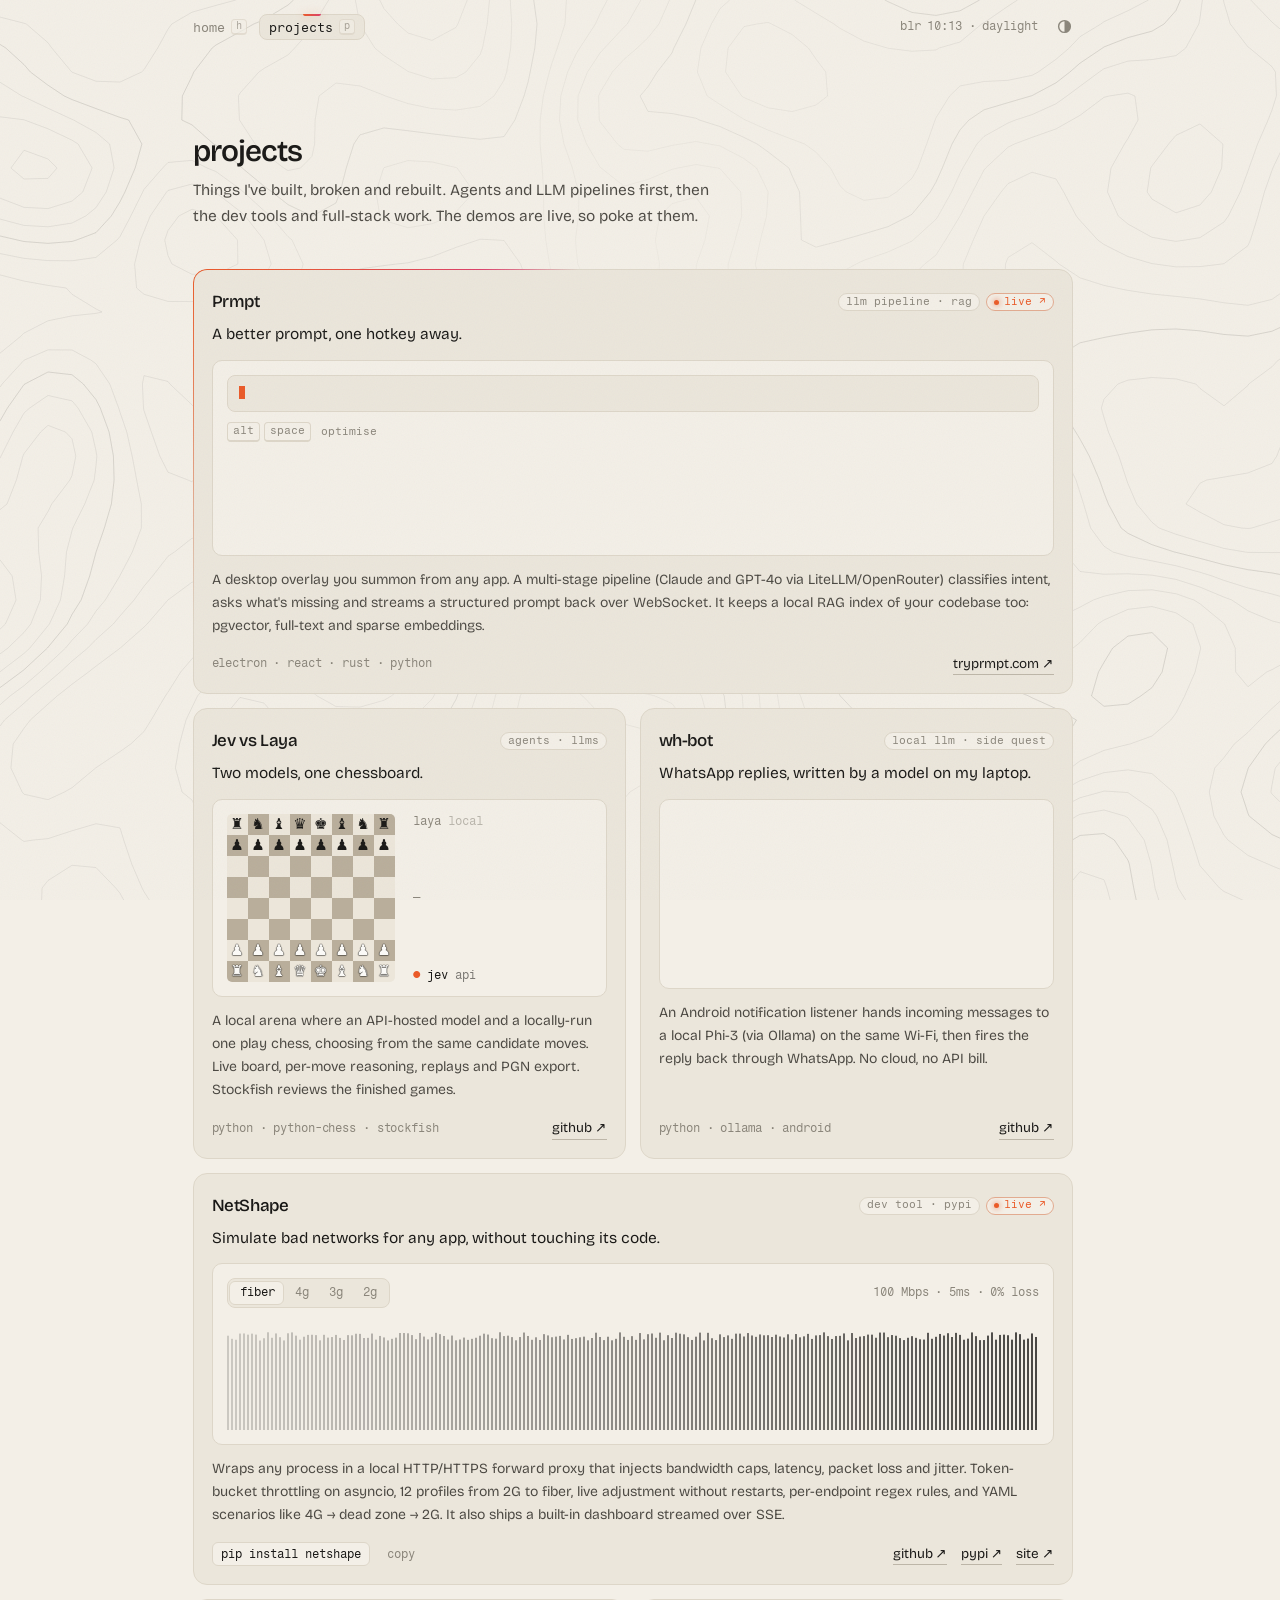
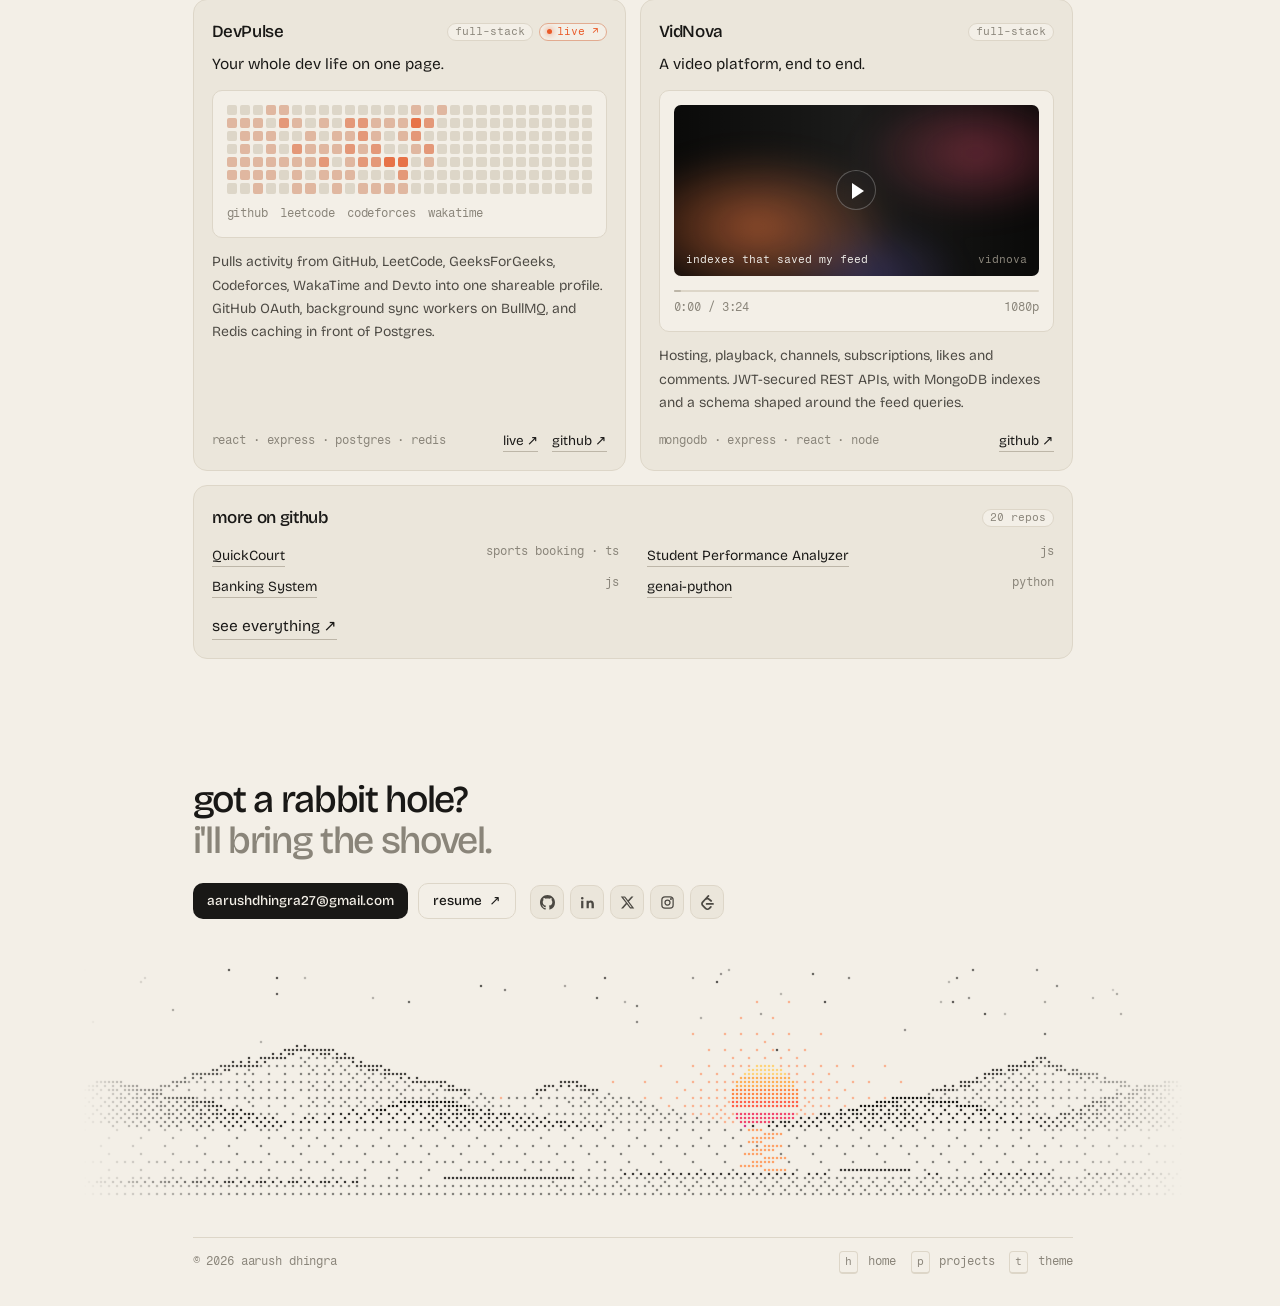
==== commit f9811229: "remove last push line from the footer" ====
--- a/projects/index.html
+++ b/projects/index.html
@@ -188,7 +188,7 @@
     </div>
     <canvas class="horizon" aria-hidden="true"></canvas>
     <div class="foot-row">
-      <span class="mono muted" id="push">© 2026 aarush dhingra</span>
+      <span class="mono muted">© 2026 aarush dhingra</span>
       <span class="mono muted keys"><kbd>h</kbd> home <kbd>p</kbd> projects <kbd>t</kbd> theme</span>
     </div>
   </footer>
--- a/css/style.css
+++ b/css/style.css
@@ -73,11 +73,7 @@
 .muted { color: var(--muted); }
 
 /* ============ backdrop: topo map + scene ============ */
-#topo {
-  position: fixed; inset: 0; width: 100%; height: 100%; z-index: -2; pointer-events: none;
-  -webkit-mask-image: radial-gradient(ellipse 34% 60% at 50% 42%, rgba(0,0,0,.18), #000 100%);
-          mask-image: radial-gradient(ellipse 34% 60% at 50% 42%, rgba(0,0,0,.18), #000 100%);
-}
+#topo { position: fixed; inset: 0; width: 100%; height: 100%; z-index: -2; pointer-events: none; }
 
 /* ============ intro ============ */
 .intro {
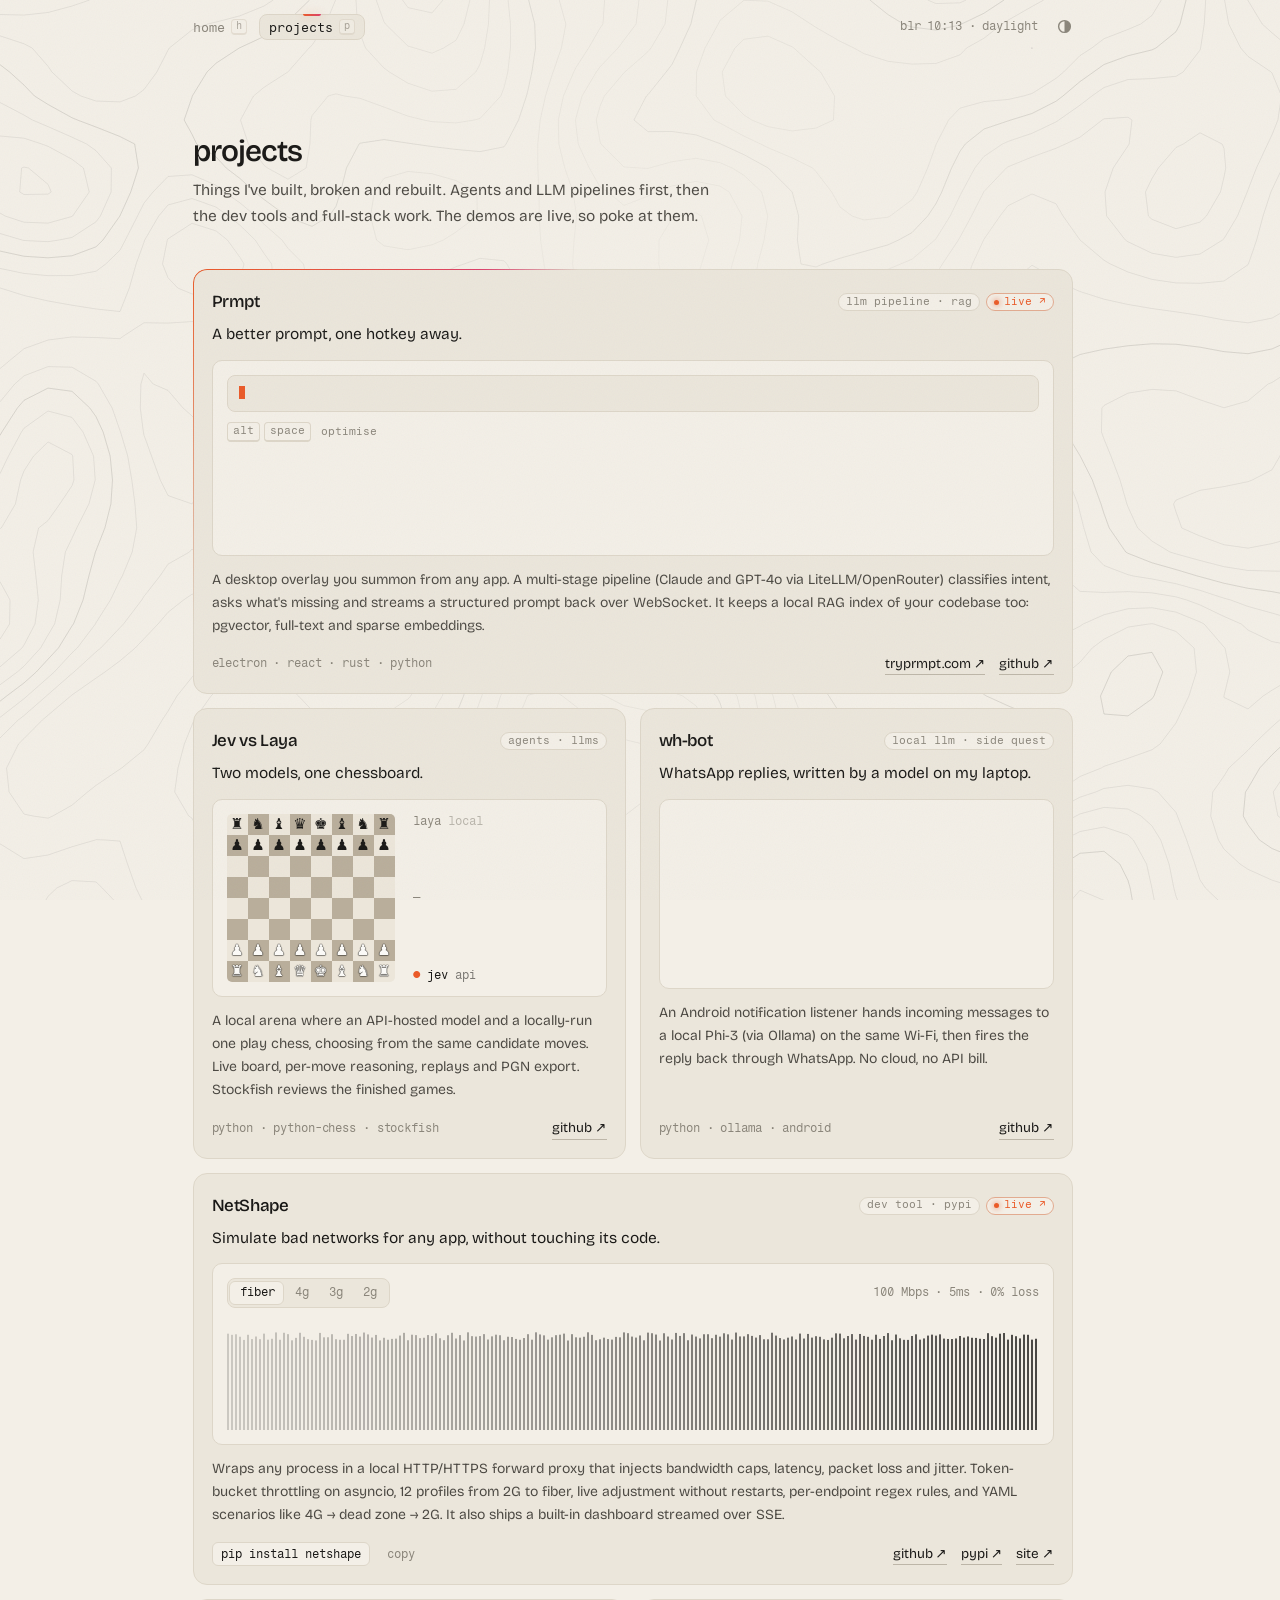
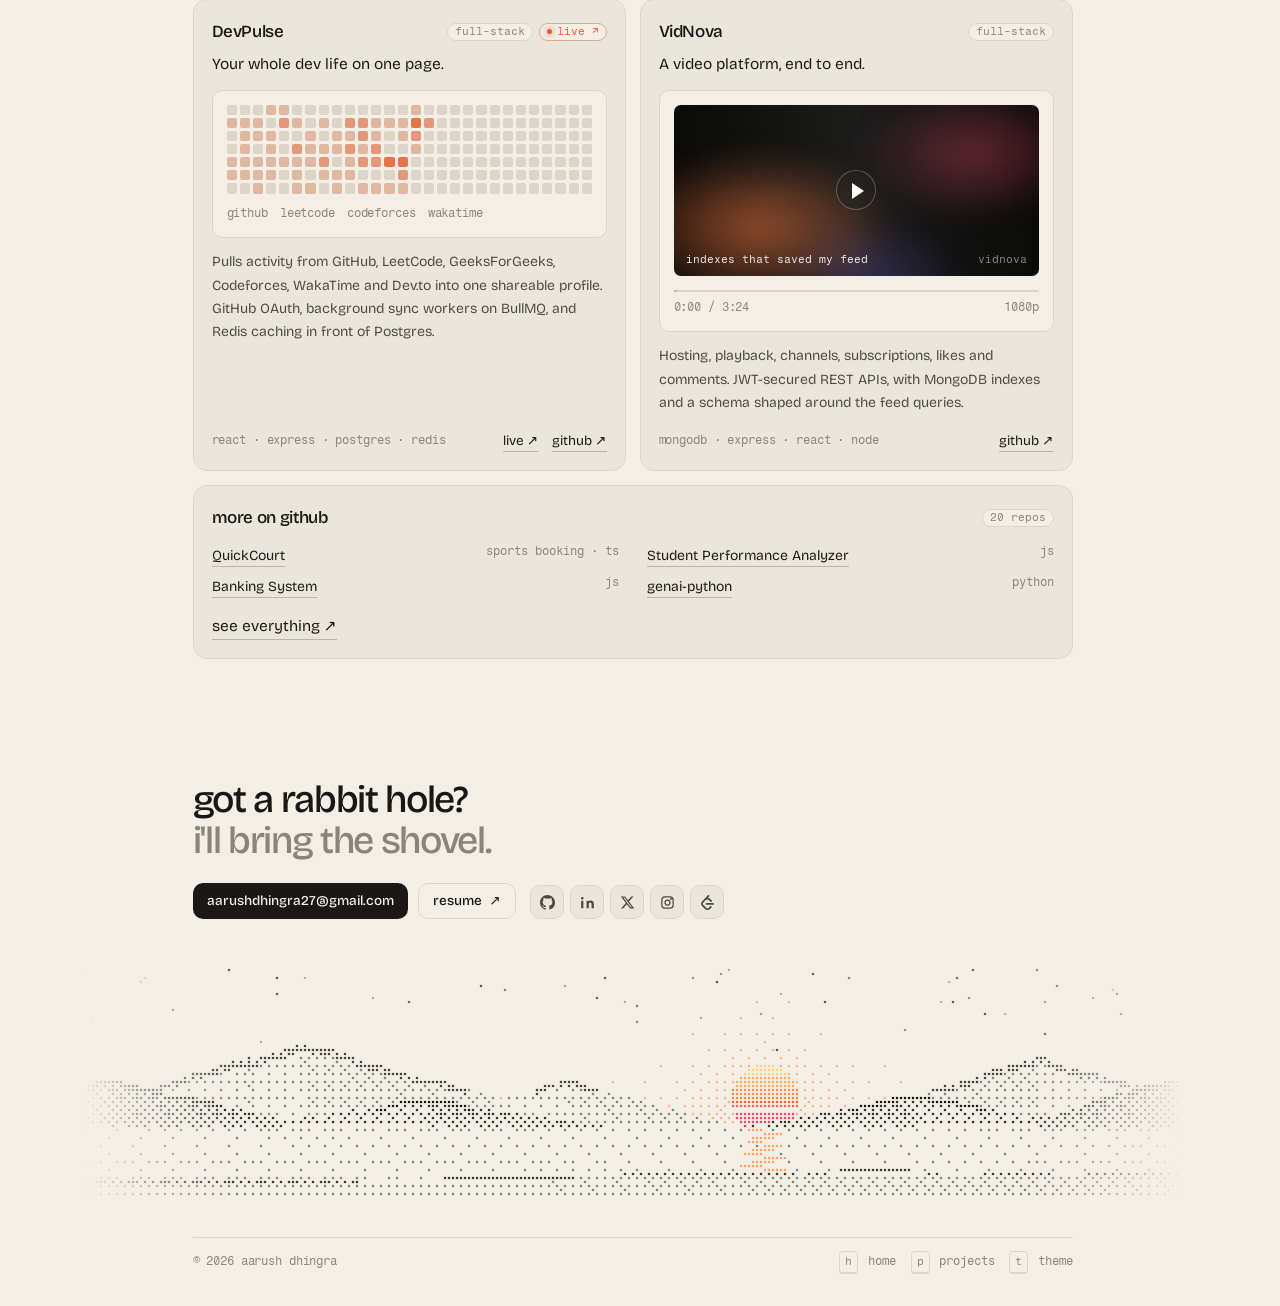
==== commit 69b53796: "add github links for prmpt and hana sensei" ====
--- a/projects/index.html
+++ b/projects/index.html
@@ -53,7 +53,7 @@
         <p class="desc">A desktop overlay you summon from any app. A multi-stage pipeline (Claude and GPT-4o via LiteLLM/OpenRouter) classifies intent, asks what's missing and streams a structured prompt back over WebSocket. It keeps a local RAG index of your codebase too: pgvector, full-text and sparse embeddings.</p>
         <div class="meta">
           <span class="mono muted">electron · react · rust · python</span>
-          <span class="links"><a class="u" href="https://www.tryprmpt.com/" target="_blank" rel="noopener">tryprmpt.com <span class="arr">↗</span></a></span>
+          <span class="links"><a class="u" href="https://www.tryprmpt.com/" target="_blank" rel="noopener">tryprmpt.com <span class="arr">↗</span></a><a class="u" href="https://github.com/Rac-exe/Prompt" target="_blank" rel="noopener">github <span class="arr">↗</span></a></span>
         </div>
       </article>
       <!-- jev vs laya -->
